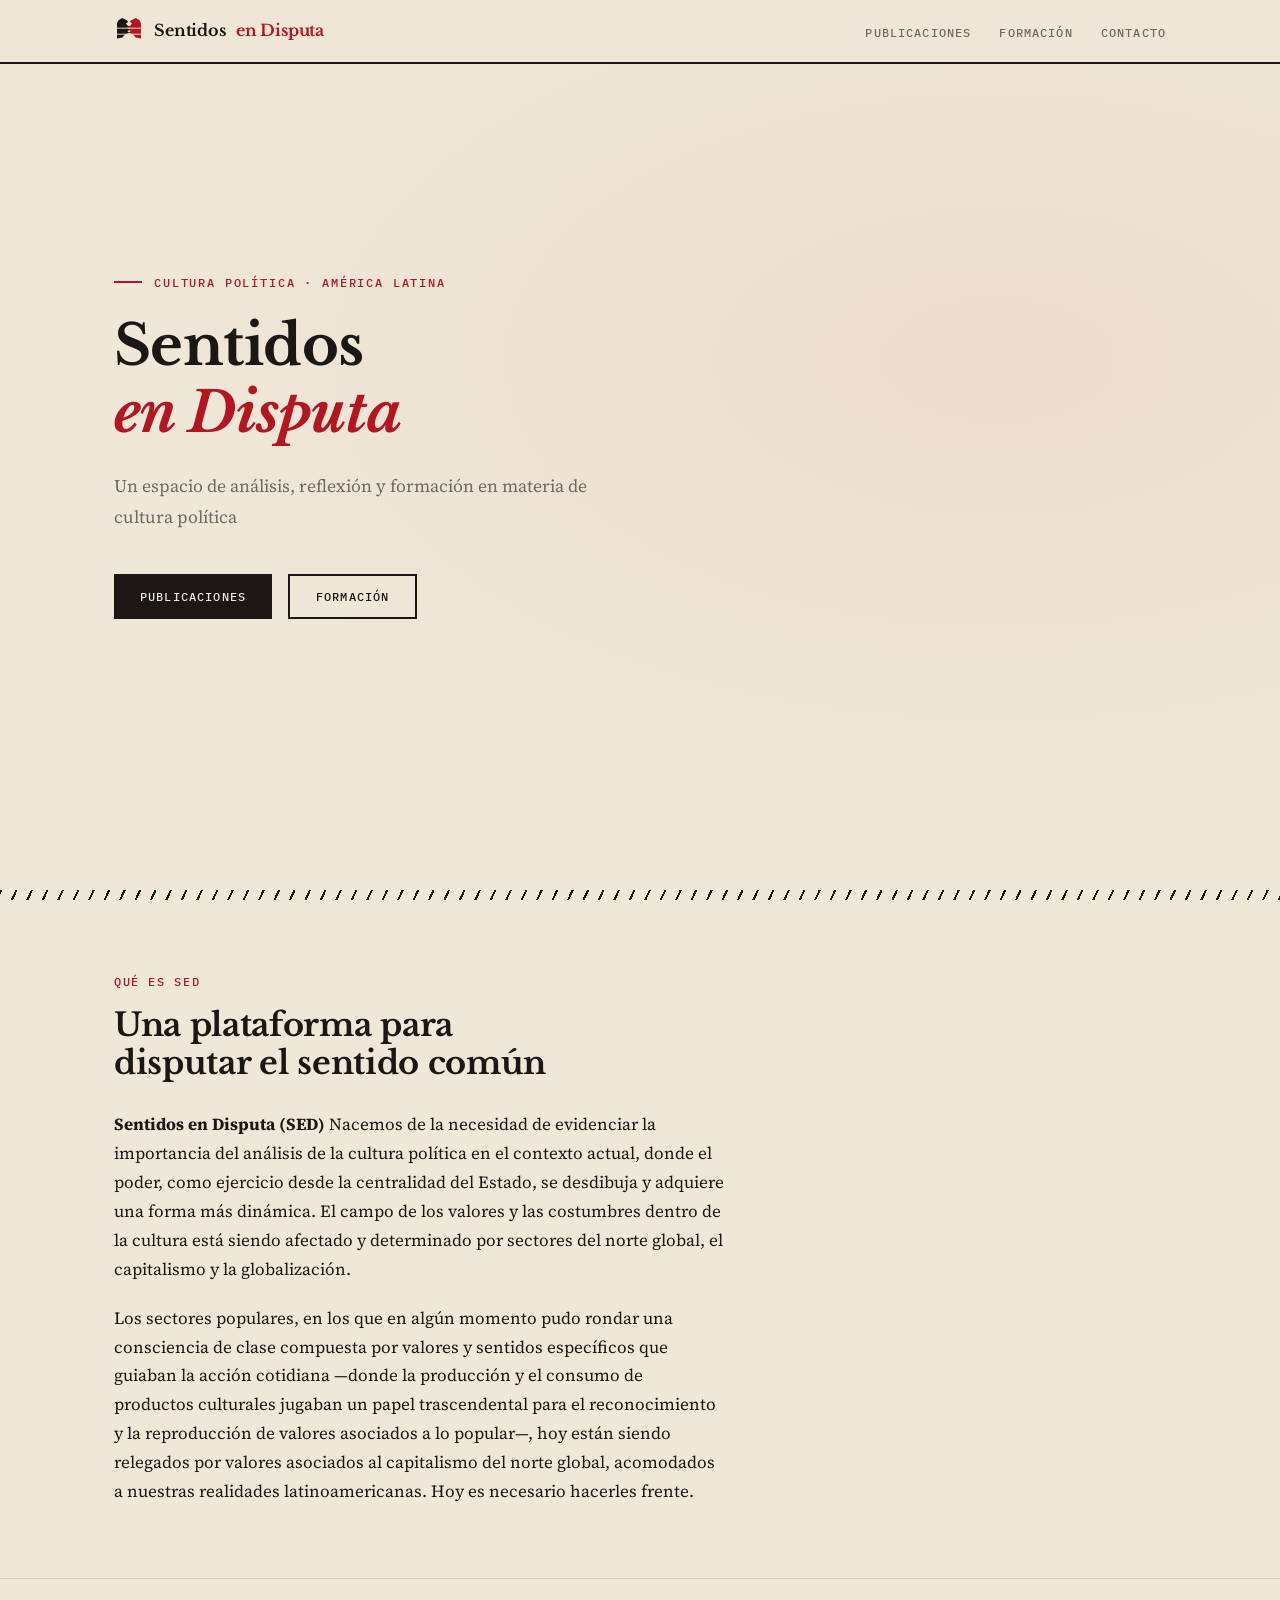
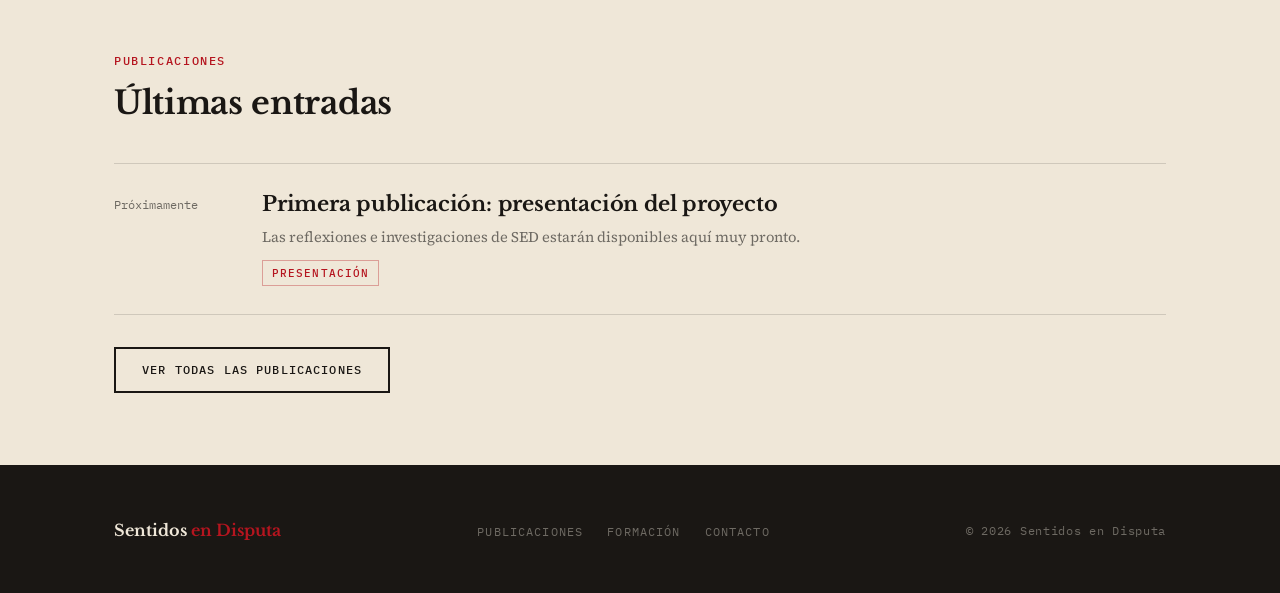
==== index.html @ 9b0b1aa0 "Sitio inicial de Sentidos en Disputa (SED) HTML/CSS/JS estático para Vercel. Paleta rojinegra, tipog" ====
<!DOCTYPE html>
<html lang="es">

<head>
  <meta charset="UTF-8" />
  <meta name="viewport" content="width=device-width, initial-scale=1.0" />
  <title>Sentidos en Disputa</title>
  <meta name="description"
    content="Plataforma híbrida académica-pública que analiza la cultura política en América Latina y el avance cultural de la derecha neoliberal." />
  <link rel="preconnect" href="https://fonts.googleapis.com" />
  <link rel="preconnect" href="https://fonts.gstatic.com" crossorigin />
  <link
    href="https://fonts.googleapis.com/css2?family=Libre+Baskerville:ital,wght@0,400;0,700;1,400&family=Source+Serif+4:ital,wght@0,400;0,600;1,400&family=IBM+Plex+Mono:wght@400;500&display=swap"
    rel="stylesheet" />
  <link rel="stylesheet" href="css/style.css" />
</head>

<body>

  <nav class="site-nav">
    <div class="nav-inner">
      <a href="index.html" class="nav-logo">
        <svg class="nav-logo-icon" viewBox="0 0 200 200" xmlns="http://www.w3.org/2000/svg" aria-hidden="true">
          <defs>
            <path id="nf"
              d="M20,150 L20,52 C24,30 44,14 62,16 L88,30 L94,40 L80,50 L90,64 L120,76 L94,84 L104,94 L88,100 L104,112 L72,124 L56,144 Z" />
          </defs>
          <use href="#nf" fill="#1A1714" />
          <use href="#nf" fill="#B5151F" transform="translate(200,0) scale(-1,1)" />
          <rect x="0" y="78" width="200" height="6" fill="#EFE7D8" />
          <rect x="0" y="118" width="200" height="6" fill="#EFE7D8" />
        </svg>
        Sentidos <span>en Disputa</span>
      </a>
      <ul class="nav-links">
        <li><a href="pages/publicaciones.html">Publicaciones</a></li>
        <li><a href="pages/formacion.html">Formación</a></li>
        <li><a href="pages/contacto.html">Contacto</a></li>
      </ul>
      <button class="nav-toggle" aria-label="Abrir menú" aria-expanded="false">
        <span></span><span></span><span></span>
      </button>
    </div>
  </nav>

  <main>

    <!-- HERO -->
    <section class="hero">
      <div class="container">
        <div class="hero-content">
          <p class="hero-eyebrow">Cultura política · América Latina</p>
          <h1 class="fade-up">
            Sentidos<br /><em>en Disputa</em>
          </h1>
          <p class="hero-description fade-up">
            Un espacio de análisis, reflexión y formación en materia de cultura política
          </p>
          <div class="hero-actions fade-up">
            <a href="pages/publicaciones.html" class="btn btn-primary">Publicaciones</a>
            <a href="pages/formacion.html" class="btn btn-outline">Formación</a>
          </div>
        </div>
      </div>
    </section>

    <!-- PRESENTACIÓN -->
    <section style="border-top: none;">
      <div class="container">
        <span class="section-label">Qué es SED</span>
        <h2 style="margin-bottom: 28px;">Una plataforma para<br />disputar el sentido común</h2>
        <div style="max-width: 72ch; display: flex; flex-direction: column; gap: 20px;">
          <p>
            <strong>Sentidos en Disputa (SED)</strong> Nacemos de la necesidad de evidenciar la importancia del análisis
            de la cultura política en el contexto actual, donde el poder, como ejercicio desde la centralidad del
            Estado, se desdibuja y adquiere una forma más dinámica. El campo de los valores y las costumbres dentro de
            la cultura está siendo afectado y determinado por sectores del norte global, el capitalismo y la
            globalización.
          </p>
          <p>
            Los sectores populares, en los que en algún momento pudo rondar una consciencia de clase compuesta por
            valores y sentidos específicos que guiaban la acción cotidiana —donde la producción y el consumo de
            productos culturales jugaban un papel trascendental para el reconocimiento y la reproducción de valores
            asociados a lo popular—, hoy están siendo relegados por valores asociados al capitalismo del norte global,
            acomodados a nuestras realidades latinoamericanas. Hoy es necesario hacerles frente.
          </p>
        </div>
      </div>
    </section>

    <!-- ÚLTIMAS PUBLICACIONES -->
    <section style="border-top: 1px solid rgba(26,23,20,0.12);">
      <div class="container">
        <span class="section-label">Publicaciones</span>
        <h2>Últimas entradas</h2>
        <div class="post-list">
          <a href="pages/publicaciones.html" style="text-decoration:none; color:inherit;">
            <div class="post-item">
              <span class="post-date">Próximamente</span>
              <div class="post-body">
                <h3>Primera publicación: presentación del proyecto</h3>
                <p>Las reflexiones e investigaciones de SED estarán disponibles aquí muy pronto.</p>
                <div class="post-tags">
                  <span class="tag">Presentación</span>
                </div>
              </div>
            </div>
          </a>
        </div>
        <div style="margin-top: 32px;">
          <a href="pages/publicaciones.html" class="btn btn-outline">Ver todas las publicaciones</a>
        </div>
      </div>
    </section>

  </main>

  <footer class="site-footer">
    <div class="container">
      <div class="footer-inner">
        <span class="footer-logo">Sentidos <span>en Disputa</span></span>
        <ul class="footer-links">
          <li><a href="pages/publicaciones.html">Publicaciones</a></li>
          <li><a href="pages/formacion.html">Formación</a></li>
          <li><a href="pages/contacto.html">Contacto</a></li>
        </ul>
        <p class="footer-copy">&copy; 2026 Sentidos en Disputa</p>
      </div>
    </div>
  </footer>

  <script src="js/main.js"></script>
</body>

</html>
---- css/style.css ----
/* ===========================
   Sentidos en Disputa (SED)
   Sistema gráfico v2 — rojinegro
   =========================== */

:root {
  --negro:      #1A1714;
  --rojo:       #B5151F;
  --papel:      #EFE7D8;
  --gris-ceniza:#6E6A63;
  --oxido:      #B5651D;

  --font-display: 'Libre Baskerville', Georgia, serif;
  --font-body:    'Source Serif 4', Georgia, serif;
  --font-mono:    'IBM Plex Mono', monospace;

  --max-width:  1100px;
  --nav-height: 64px;
  --transition: 0.22s ease;
}

*, *::before, *::after { box-sizing: border-box; margin: 0; padding: 0; }

html { scroll-behavior: smooth; }

body {
  background: var(--papel);
  color: var(--negro);
  font-family: var(--font-body);
  font-size: 17px;
  line-height: 1.7;
  min-height: 100vh;
  display: flex;
  flex-direction: column;
}

a {
  color: var(--oxido);
  text-decoration: none;
  transition: color var(--transition);
}

a:hover { color: var(--rojo); }

img { max-width: 100%; display: block; }

/* ===========================
   TIPOGRAFÍA
   =========================== */

h1, h2, h3, h4 {
  font-family: var(--font-display);
  font-weight: 700;
  letter-spacing: -0.01em;
  line-height: 1.2;
  color: var(--negro);
}

h1 { font-size: clamp(2rem, 5vw, 3.5rem); }
h2 { font-size: clamp(1.4rem, 3vw, 2rem); }
h3 { font-size: clamp(1rem, 2vw, 1.3rem); }

p { color: var(--negro); max-width: 68ch; }

strong { color: var(--negro); }

/* ===========================
   LAYOUT
   =========================== */

.container {
  width: 100%;
  max-width: var(--max-width);
  margin: 0 auto;
  padding: 0 24px;
}

main { flex: 1; }

section { padding: 72px 0; }

.section-label {
  font-family: var(--font-mono);
  font-size: 0.72rem;
  font-weight: 500;
  letter-spacing: 0.14em;
  text-transform: uppercase;
  color: var(--rojo);
  display: block;
  margin-bottom: 14px;
}

.divider {
  width: 48px;
  height: 3px;
  background: var(--negro);
  margin: 20px 0;
}

/* Tajo diagonal — elemento de identidad del manual */
.tajo {
  width: 100%;
  height: 14px;
  background: repeating-linear-gradient(115deg, var(--negro) 0 2px, transparent 2px 14px);
  margin: 56px 0;
}

/* ===========================
   NAVEGACIÓN
   =========================== */

.site-nav {
  position: fixed;
  top: 0; left: 0; right: 0;
  height: var(--nav-height);
  background: rgba(239, 231, 216, 0.96);
  backdrop-filter: blur(10px);
  -webkit-backdrop-filter: blur(10px);
  border-bottom: 2px solid var(--negro);
  z-index: 1000;
  display: flex;
  align-items: center;
}

.nav-inner {
  display: flex;
  align-items: center;
  justify-content: space-between;
  width: 100%;
  max-width: var(--max-width);
  margin: 0 auto;
  padding: 0 24px;
}

.nav-logo {
  font-family: var(--font-display);
  font-weight: 700;
  font-size: 1rem;
  color: var(--negro);
  letter-spacing: -0.01em;
  display: flex;
  align-items: center;
  gap: 10px;
}

.nav-logo span { color: var(--rojo); }

.nav-logo-icon { width: 30px; height: 30px; flex-shrink: 0; }

.nav-links {
  display: flex;
  align-items: center;
  gap: 28px;
  list-style: none;
}

.nav-links a {
  font-family: var(--font-mono);
  font-size: 0.72rem;
  font-weight: 500;
  letter-spacing: 0.1em;
  text-transform: uppercase;
  color: var(--gris-ceniza);
  transition: color var(--transition);
}

.nav-links a:hover,
.nav-links a.active { color: var(--negro); }

.nav-toggle {
  display: none;
  background: none;
  border: none;
  cursor: pointer;
  flex-direction: column;
  gap: 5px;
  padding: 4px;
}

.nav-toggle span {
  display: block;
  width: 24px;
  height: 2px;
  background: var(--negro);
  transition: all var(--transition);
}

/* ===========================
   HERO
   =========================== */

.hero {
  min-height: 100vh;
  display: flex;
  align-items: center;
  padding-top: var(--nav-height);
  position: relative;
  overflow: hidden;
}

.hero::before {
  content: '';
  position: absolute;
  inset: 0;
  background: radial-gradient(ellipse at 78% 40%, rgba(181,21,31,0.05) 0%, transparent 60%);
  pointer-events: none;
}

.hero::after {
  content: '';
  position: absolute;
  bottom: 0; left: 0; right: 0;
  height: 10px;
  background: repeating-linear-gradient(115deg, var(--negro) 0 2px, transparent 2px 14px);
}

.hero-content { max-width: 680px; }

.hero-eyebrow {
  font-family: var(--font-mono);
  font-size: 0.72rem;
  font-weight: 500;
  letter-spacing: 0.16em;
  text-transform: uppercase;
  color: var(--rojo);
  margin-bottom: 20px;
  display: flex;
  align-items: center;
  gap: 12px;
}

.hero-eyebrow::before {
  content: '';
  display: inline-block;
  width: 28px;
  height: 2px;
  background: var(--rojo);
}

.hero h1 { margin-bottom: 24px; }

.hero h1 em { font-style: italic; color: var(--rojo); }

.hero-description {
  font-family: var(--font-body);
  font-size: 1.1rem;
  line-height: 1.8;
  color: var(--gris-ceniza);
  margin-bottom: 40px;
  max-width: 54ch;
}

.hero-actions { display: flex; gap: 16px; flex-wrap: wrap; }

/* ===========================
   BOTONES
   =========================== */

.btn {
  display: inline-flex;
  align-items: center;
  gap: 8px;
  padding: 11px 26px;
  font-family: var(--font-mono);
  font-size: 0.72rem;
  font-weight: 500;
  letter-spacing: 0.1em;
  text-transform: uppercase;
  border: none;
  cursor: pointer;
  transition: all var(--transition);
  text-decoration: none;
}

.btn-primary { background: var(--negro); color: var(--papel); }
.btn-primary:hover { background: var(--rojo); color: var(--papel); }

.btn-outline { background: transparent; color: var(--negro); border: 2px solid var(--negro); }
.btn-outline:hover { border-color: var(--rojo); color: var(--rojo); }

/* ===========================
   CARDS
   =========================== */

.card-grid {
  display: grid;
  grid-template-columns: repeat(auto-fill, minmax(280px, 1fr));
  gap: 20px;
  margin-top: 40px;
}

.card {
  background: #fff;
  border: 1px solid rgba(26,23,20,0.12);
  border-top: 3px solid var(--negro);
  padding: 28px;
  transition: border-top-color var(--transition), transform var(--transition);
  display: flex;
  flex-direction: column;
}

.card:hover { border-top-color: var(--rojo); transform: translateY(-2px); }

.card-tag {
  font-family: var(--font-mono);
  font-size: 0.68rem;
  font-weight: 500;
  letter-spacing: 0.14em;
  text-transform: uppercase;
  color: var(--rojo);
  margin-bottom: 14px;
}

.card h3 { font-size: 1.05rem; margin-bottom: 10px; }

.card p { font-size: 0.9rem; color: var(--gris-ceniza); flex: 1; }

.card-link {
  display: inline-flex;
  align-items: center;
  gap: 6px;
  font-family: var(--font-mono);
  font-size: 0.72rem;
  font-weight: 500;
  letter-spacing: 0.1em;
  text-transform: uppercase;
  color: var(--oxido);
  margin-top: 20px;
}

.card-link::after { content: '→'; transition: transform var(--transition); }
.card:hover .card-link::after { transform: translateX(4px); }

/* ===========================
   PAGE HEADER
   =========================== */

.page-header {
  padding-top: calc(var(--nav-height) + 72px);
  padding-bottom: 56px;
  border-bottom: 2px solid var(--negro);
}

.page-header h1 { margin-bottom: 14px; }

.page-header p { font-size: 1.05rem; color: var(--gris-ceniza); max-width: 58ch; }

/* ===========================
   BLOG
   =========================== */

.post-list { margin-top: 40px; }

.post-item {
  display: grid;
  grid-template-columns: 120px 1fr;
  gap: 28px;
  padding: 28px 0;
  border-bottom: 1px solid rgba(26,23,20,0.15);
  align-items: start;
}

.post-item:first-child { border-top: 1px solid rgba(26,23,20,0.15); }

.post-date {
  font-family: var(--font-mono);
  font-size: 0.72rem;
  color: var(--gris-ceniza);
  padding-top: 3px;
}

.post-body h3 { margin-bottom: 8px; transition: color var(--transition); }
.post-item:hover .post-body h3 { color: var(--rojo); }

.post-body p { font-size: 0.92rem; color: var(--gris-ceniza); }

.post-tags { display: flex; gap: 8px; flex-wrap: wrap; margin-top: 10px; }

.tag {
  font-family: var(--font-mono);
  font-size: 0.68rem;
  font-weight: 500;
  letter-spacing: 0.1em;
  text-transform: uppercase;
  color: var(--rojo);
  border: 1px solid rgba(181,21,31,0.35);
  padding: 3px 9px;
  background: transparent;
}

/* ===========================
   SOBRE MÍ
   =========================== */

.about-grid {
  display: grid;
  grid-template-columns: 1fr 2fr;
  gap: 56px;
  align-items: start;
  margin-top: 56px;
}

.about-photo {
  aspect-ratio: 3/4;
  background: rgba(26,23,20,0.06);
  border: 1px solid rgba(26,23,20,0.15);
  display: flex;
  align-items: center;
  justify-content: center;
  color: var(--gris-ceniza);
  font-family: var(--font-mono);
  font-size: 0.72rem;
  letter-spacing: 0.1em;
  text-transform: uppercase;
  overflow: hidden;
}

.about-photo img { width: 100%; height: 100%; object-fit: cover; }

.about-text h2 { margin-bottom: 20px; }
.about-text p + p { margin-top: 16px; }
.about-links { display: flex; flex-wrap: wrap; gap: 12px; margin-top: 28px; }

/* ===========================
   MULTIMEDIA
   =========================== */

.media-grid {
  display: grid;
  grid-template-columns: repeat(auto-fill, minmax(300px, 1fr));
  gap: 20px;
  margin-top: 40px;
}

.media-item {
  background: #fff;
  border: 1px solid rgba(26,23,20,0.12);
  border-top: 3px solid var(--negro);
  overflow: hidden;
  transition: border-top-color var(--transition);
}

.media-item:hover { border-top-color: var(--rojo); }

.media-thumb {
  aspect-ratio: 16/9;
  background: rgba(26,23,20,0.06);
  display: flex;
  align-items: center;
  justify-content: center;
  position: relative;
  overflow: hidden;
}

.media-thumb iframe { width: 100%; height: 100%; border: none; }

.media-play {
  width: 52px;
  height: 52px;
  border-radius: 50%;
  background: rgba(239,231,216,0.92);
  border: 2px solid var(--negro);
  display: flex;
  align-items: center;
  justify-content: center;
  transition: all var(--transition);
}

.media-play svg { width: 18px; height: 18px; fill: var(--negro); margin-left: 3px; }
.media-item:hover .media-play { background: var(--negro); }
.media-item:hover .media-play svg { fill: var(--papel); }

.media-info { padding: 18px 22px; }
.media-info h3 { font-size: 0.95rem; margin-bottom: 5px; }
.media-info p { font-size: 0.85rem; color: var(--gris-ceniza); }

/* ===========================
   CONTACTO
   =========================== */

.contact-grid {
  display: grid;
  grid-template-columns: 1fr 1fr;
  gap: 56px;
  margin-top: 56px;
  align-items: start;
}

.contact-info p { color: var(--gris-ceniza); margin-bottom: 28px; }

.contact-detail { display: flex; flex-direction: column; gap: 14px; }

.contact-detail a {
  display: flex;
  align-items: center;
  gap: 12px;
  color: var(--gris-ceniza);
  font-size: 0.9rem;
  transition: color var(--transition);
}

.contact-detail a:hover { color: var(--rojo); }

.contact-icon {
  width: 34px;
  height: 34px;
  border: 1px solid rgba(26,23,20,0.2);
  display: flex;
  align-items: center;
  justify-content: center;
  flex-shrink: 0;
  font-family: var(--font-mono);
  font-size: 0.72rem;
}

form { display: flex; flex-direction: column; gap: 18px; }

.form-group { display: flex; flex-direction: column; gap: 7px; }

label {
  font-family: var(--font-mono);
  font-size: 0.72rem;
  font-weight: 500;
  letter-spacing: 0.1em;
  text-transform: uppercase;
  color: var(--gris-ceniza);
}

input, textarea, select {
  background: #fff;
  border: 1px solid rgba(26,23,20,0.2);
  border-bottom: 2px solid var(--negro);
  color: var(--negro);
  font-family: var(--font-body);
  font-size: 0.95rem;
  padding: 10px 14px;
  width: 100%;
  outline: none;
  transition: border-bottom-color var(--transition);
  -webkit-appearance: none;
}

input:focus, textarea:focus, select:focus { border-bottom-color: var(--rojo); }

textarea { min-height: 130px; resize: vertical; }

/* ===========================
   FOOTER
   =========================== */

.site-footer {
  background: var(--negro);
  border-top: 3px solid var(--negro);
  padding: 48px 0;
  margin-top: auto;
}

.footer-inner {
  display: flex;
  align-items: center;
  justify-content: space-between;
  flex-wrap: wrap;
  gap: 16px;
}

.footer-logo {
  font-family: var(--font-display);
  font-size: 1rem;
  color: var(--papel);
  font-weight: 700;
}

.footer-logo span { color: var(--rojo); }

.footer-copy {
  font-family: var(--font-mono);
  font-size: 0.72rem;
  color: var(--gris-ceniza);
  letter-spacing: 0.06em;
}

.footer-links { display: flex; gap: 24px; list-style: none; }

.footer-links a {
  font-family: var(--font-mono);
  font-size: 0.72rem;
  letter-spacing: 0.1em;
  text-transform: uppercase;
  color: var(--gris-ceniza);
  transition: color var(--transition);
}

.footer-links a:hover { color: var(--papel); }

/* ===========================
   LÍNEAS DE TRABAJO
   =========================== */

.lineas-grid { display: flex; flex-direction: column; margin-top: 40px; }

.linea-item {
  display: grid;
  grid-template-columns: 64px 1fr;
  gap: 28px;
  padding: 36px 0;
  border-bottom: 1px solid rgba(26,23,20,0.15);
  align-items: start;
}

.linea-item:first-child { border-top: 1px solid rgba(26,23,20,0.15); }

.linea-number {
  font-family: var(--font-display);
  font-size: 2.5rem;
  font-weight: 700;
  color: rgba(26,23,20,0.12);
  line-height: 1;
  padding-top: 2px;
  transition: color var(--transition);
}

.linea-item:hover .linea-number { color: var(--rojo); }

.linea-content h3 { margin-bottom: 10px; font-size: 1.15rem; }

.linea-content p { font-size: 0.92rem; color: var(--gris-ceniza); max-width: 60ch; }

.linea-keywords { display: flex; gap: 8px; flex-wrap: wrap; margin-top: 14px; }

/* ===========================
   PROYECTO
   =========================== */

.proyecto-body {
  display: grid;
  grid-template-columns: 2fr 1fr;
  gap: 56px;
  margin-top: 56px;
  align-items: start;
}

.proyecto-text p + p { margin-top: 18px; }
.proyecto-text h2 { margin-top: 40px; margin-bottom: 14px; }

.proyecto-sidebar { position: sticky; top: calc(var(--nav-height) + 28px); }

.sidebar-box {
  background: #fff;
  border: 1px solid rgba(26,23,20,0.12);
  border-top: 3px solid var(--negro);
  padding: 24px;
}

.sidebar-box h4 {
  font-family: var(--font-mono);
  font-size: 0.68rem;
  font-weight: 500;
  letter-spacing: 0.14em;
  text-transform: uppercase;
  color: var(--rojo);
  margin-bottom: 14px;
}

.sidebar-box ul { list-style: none; display: flex; flex-direction: column; gap: 9px; }

.sidebar-box li {
  font-size: 0.88rem;
  color: var(--gris-ceniza);
  display: flex;
  align-items: flex-start;
  gap: 8px;
  font-family: var(--font-body);
}

.sidebar-box li::before { content: '·'; color: var(--rojo); flex-shrink: 0; line-height: 1.7; }

/* ===========================
   ANIMACIONES
   =========================== */

@keyframes fadeUp {
  from { opacity: 0; transform: translateY(16px); }
  to   { opacity: 1; transform: translateY(0); }
}

.fade-up {
  opacity: 0;
  animation: fadeUp 0.55s ease forwards;
}

.fade-up:nth-child(2) { animation-delay: 0.1s; }
.fade-up:nth-child(3) { animation-delay: 0.2s; }
.fade-up:nth-child(4) { animation-delay: 0.3s; }

/* ===========================
   RESPONSIVE
   =========================== */

@media (max-width: 768px) {
  .nav-links {
    position: fixed;
    top: var(--nav-height);
    left: 0; right: 0;
    background: var(--papel);
    border-bottom: 2px solid var(--negro);
    flex-direction: column;
    align-items: flex-start;
    gap: 0;
    padding: 12px 0;
    transform: translateY(-110%);
    opacity: 0;
    transition: transform var(--transition), opacity var(--transition);
    pointer-events: none;
  }

  .nav-links.is-open { transform: translateY(0); opacity: 1; pointer-events: all; }
  .nav-links li { width: 100%; }
  .nav-links a { display: block; padding: 12px 24px; font-size: 0.8rem; }
  .nav-toggle { display: flex; }

  .about-grid { grid-template-columns: 1fr; gap: 28px; }
  .about-photo { aspect-ratio: 1/1; max-width: 260px; }
  .contact-grid { grid-template-columns: 1fr; gap: 36px; }
  .proyecto-body { grid-template-columns: 1fr; }
  .proyecto-sidebar { position: static; }
  .post-item { grid-template-columns: 1fr; gap: 6px; }
  .linea-item { grid-template-columns: 1fr; gap: 6px; }
  .linea-number { font-size: 1.4rem; }
  .footer-inner { flex-direction: column; align-items: flex-start; }
  section { padding: 48px 0; }
}

@media (max-width: 480px) {
  .hero-actions { flex-direction: column; }
  .btn { justify-content: center; }
}
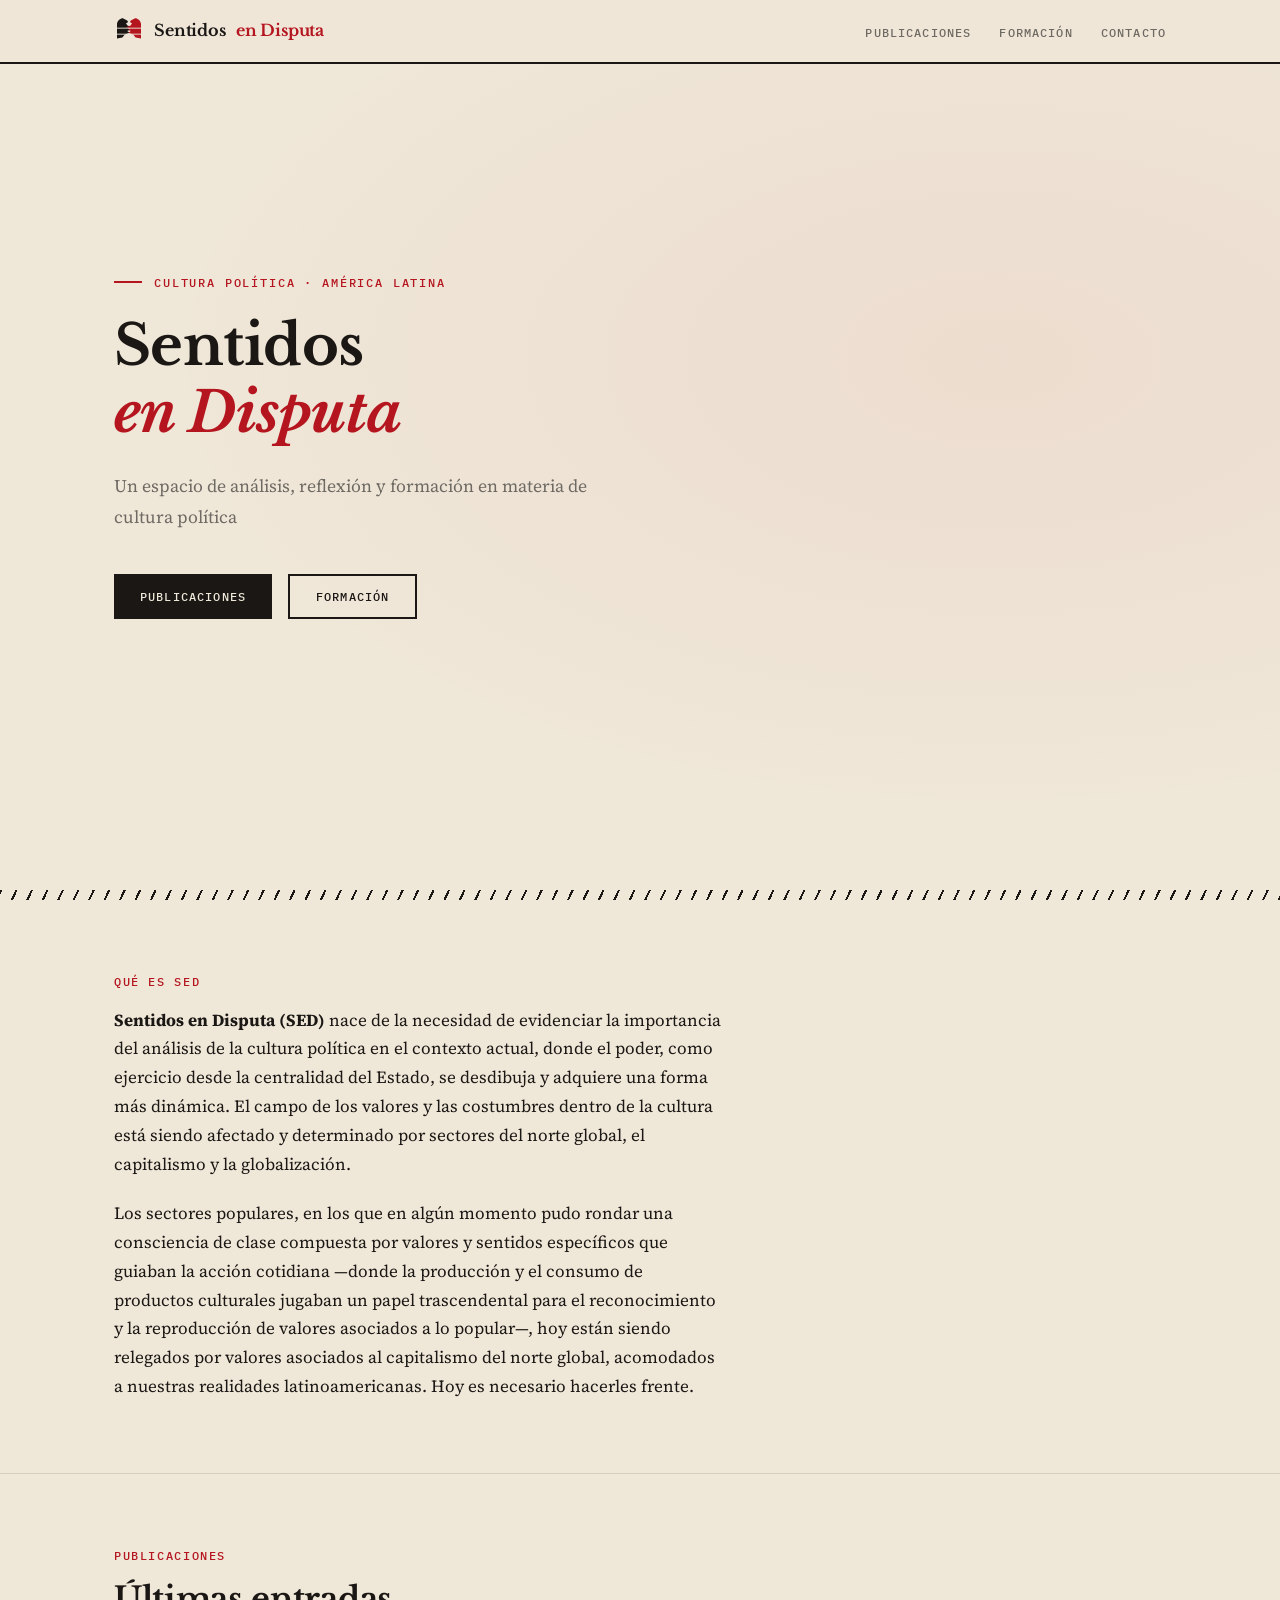
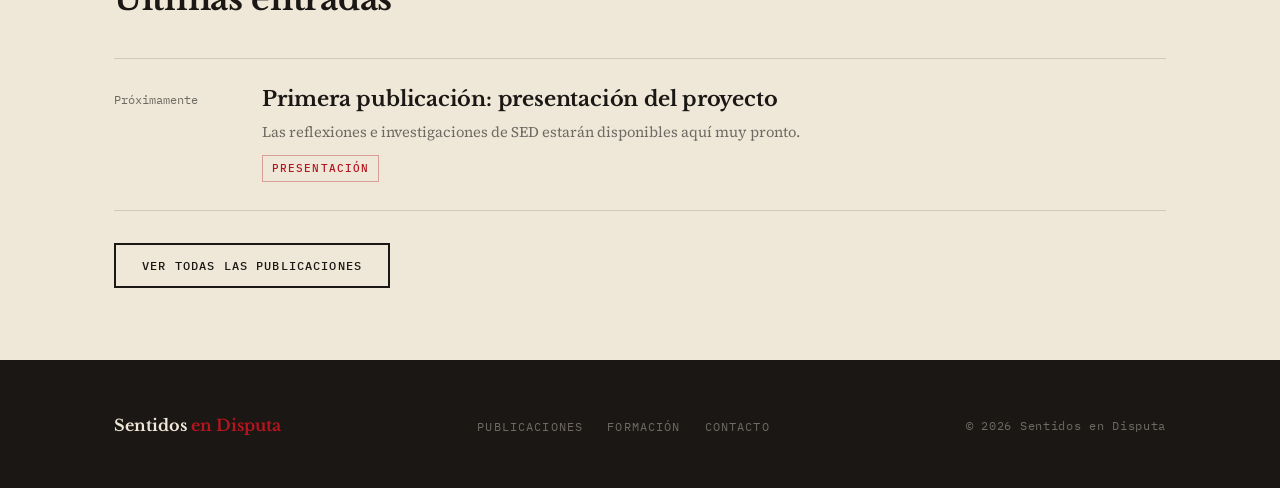
==== commit c6358493: "Actualiza index con última publicación dinámica de publicaciones" ====
--- a/index.html
+++ b/index.html
@@ -68,10 +68,9 @@
     <section style="border-top: none;">
       <div class="container">
         <span class="section-label">Qué es SED</span>
-        <h2 style="margin-bottom: 28px;">Una plataforma para<br />disputar el sentido común</h2>
         <div style="max-width: 72ch; display: flex; flex-direction: column; gap: 20px;">
           <p>
-            <strong>Sentidos en Disputa (SED)</strong> Nacemos de la necesidad de evidenciar la importancia del análisis
+            <strong>Sentidos en Disputa (SED)</strong> nace de la necesidad de evidenciar la importancia del análisis
             de la cultura política en el contexto actual, donde el poder, como ejercicio desde la centralidad del
             Estado, se desdibuja y adquiere una forma más dinámica. El campo de los valores y las costumbres dentro de
             la cultura está siendo afectado y determinado por sectores del norte global, el capitalismo y la
@@ -93,19 +92,17 @@
       <div class="container">
         <span class="section-label">Publicaciones</span>
         <h2>Últimas entradas</h2>
-        <div class="post-list">
-          <a href="pages/publicaciones.html" style="text-decoration:none; color:inherit;">
-            <div class="post-item">
-              <span class="post-date">Próximamente</span>
-              <div class="post-body">
-                <h3>Primera publicación: presentación del proyecto</h3>
-                <p>Las reflexiones e investigaciones de SED estarán disponibles aquí muy pronto.</p>
-                <div class="post-tags">
-                  <span class="tag">Presentación</span>
-                </div>
+        <div class="post-list" id="home-post-list">
+          <article class="post-item">
+            <span class="post-date">Próximamente</span>
+            <div class="post-body">
+              <h3>Primera publicación: presentación del proyecto</h3>
+              <p>Las reflexiones e investigaciones de SED estarán disponibles aquí muy pronto.</p>
+              <div class="post-tags">
+                <span class="tag">Presentación</span>
               </div>
             </div>
-          </a>
+          </article>
         </div>
         <div style="margin-top: 32px;">
           <a href="pages/publicaciones.html" class="btn btn-outline">Ver todas las publicaciones</a>
@@ -130,6 +127,90 @@
   </footer>
 
   <script src="js/main.js"></script>
+  <script>
+    (function() {
+      var container = document.getElementById('home-post-list');
+      if (!container) return;
+
+      function formatDate(str) {
+        if (!str) return '';
+        var d = new Date(str);
+        if (isNaN(d)) return '';
+        return d.toLocaleDateString('es-ES', {
+          year: 'numeric', month: 'long', day: 'numeric'
+        });
+      }
+
+      function stripHtml(html) {
+        var div = document.createElement('div');
+        div.innerHTML = html;
+        return (div.textContent || div.innerText || '').replace(/\s+/g, ' ').trim();
+      }
+
+      function excerpt(text, max) {
+        if (text.length <= max) return text;
+        return text.slice(0, max).replace(/\s\S*$/, '') + '…';
+      }
+
+      function escapeHtml(s) {
+        return s
+          .replace(/&/g, '&amp;')
+          .replace(/</g, '&lt;')
+          .replace(/>/g, '&gt;')
+          .replace(/"/g, '&quot;');
+      }
+
+      function renderItem(item) {
+        var titleEls = item.getElementsByTagName('title');
+        var title = titleEls.length ? titleEls[0].textContent.trim() : 'Sin título';
+        var linkEls = item.getElementsByTagName('link');
+        var link = linkEls.length ? linkEls[0].textContent.trim() : '';
+        if (!link) {
+          var guidEls = item.getElementsByTagName('guid');
+          link = guidEls.length ? guidEls[0].textContent.trim() : '#';
+        }
+        var dateEls = item.getElementsByTagName('pubDate');
+        var pubDate = dateEls.length ? dateEls[0].textContent.trim() : '';
+        var contentEls = item.getElementsByTagNameNS('http://purl.org/rss/1.0/modules/content/', 'encoded');
+        var descEls = item.getElementsByTagName('description');
+        var rawHtml = (contentEls.length && contentEls[0].textContent.trim())
+          ? contentEls[0].textContent.trim()
+          : (descEls.length ? descEls[0].textContent.trim() : '');
+        var desc = rawHtml ? excerpt(stripHtml(rawHtml), 220) : '';
+
+        container.innerHTML =
+          '<article class="post-item">' +
+          '<span class="post-date">' + escapeHtml(formatDate(pubDate)) + '</span>' +
+          '<div class="post-body">' +
+          '<h3><a href="' + escapeHtml(link) + '" target="_blank" rel="noopener">' +
+          escapeHtml(title) + '</a></h3>' +
+          (desc ? '<p>' + escapeHtml(desc) + '</p>' : '') +
+          '</div>' +
+          '</article>';
+      }
+
+      function fetchXml() {
+        return fetch('/api/feed')
+          .then(function(r) { if (!r.ok) throw new Error('proxy-' + r.status); return r.text(); })
+          .catch(function() {
+            return fetch('https://sentidosendisputa.substack.com/feed')
+              .then(function(r) { if (!r.ok) throw new Error('direct-' + r.status); return r.text(); });
+          });
+      }
+
+      fetchXml()
+        .then(function(xml) {
+          var parser = new DOMParser();
+          var doc = parser.parseFromString(xml, 'application/xml');
+          if (doc.querySelector('parsererror')) throw new Error('XML inválido');
+          var items = Array.from(doc.getElementsByTagName('item'));
+          if (items.length) renderItem(items[0]);
+        })
+        .catch(function(err) {
+          console.error('[SED/index]', err);
+        });
+    })();
+  </script>
 </body>
 
 </html>
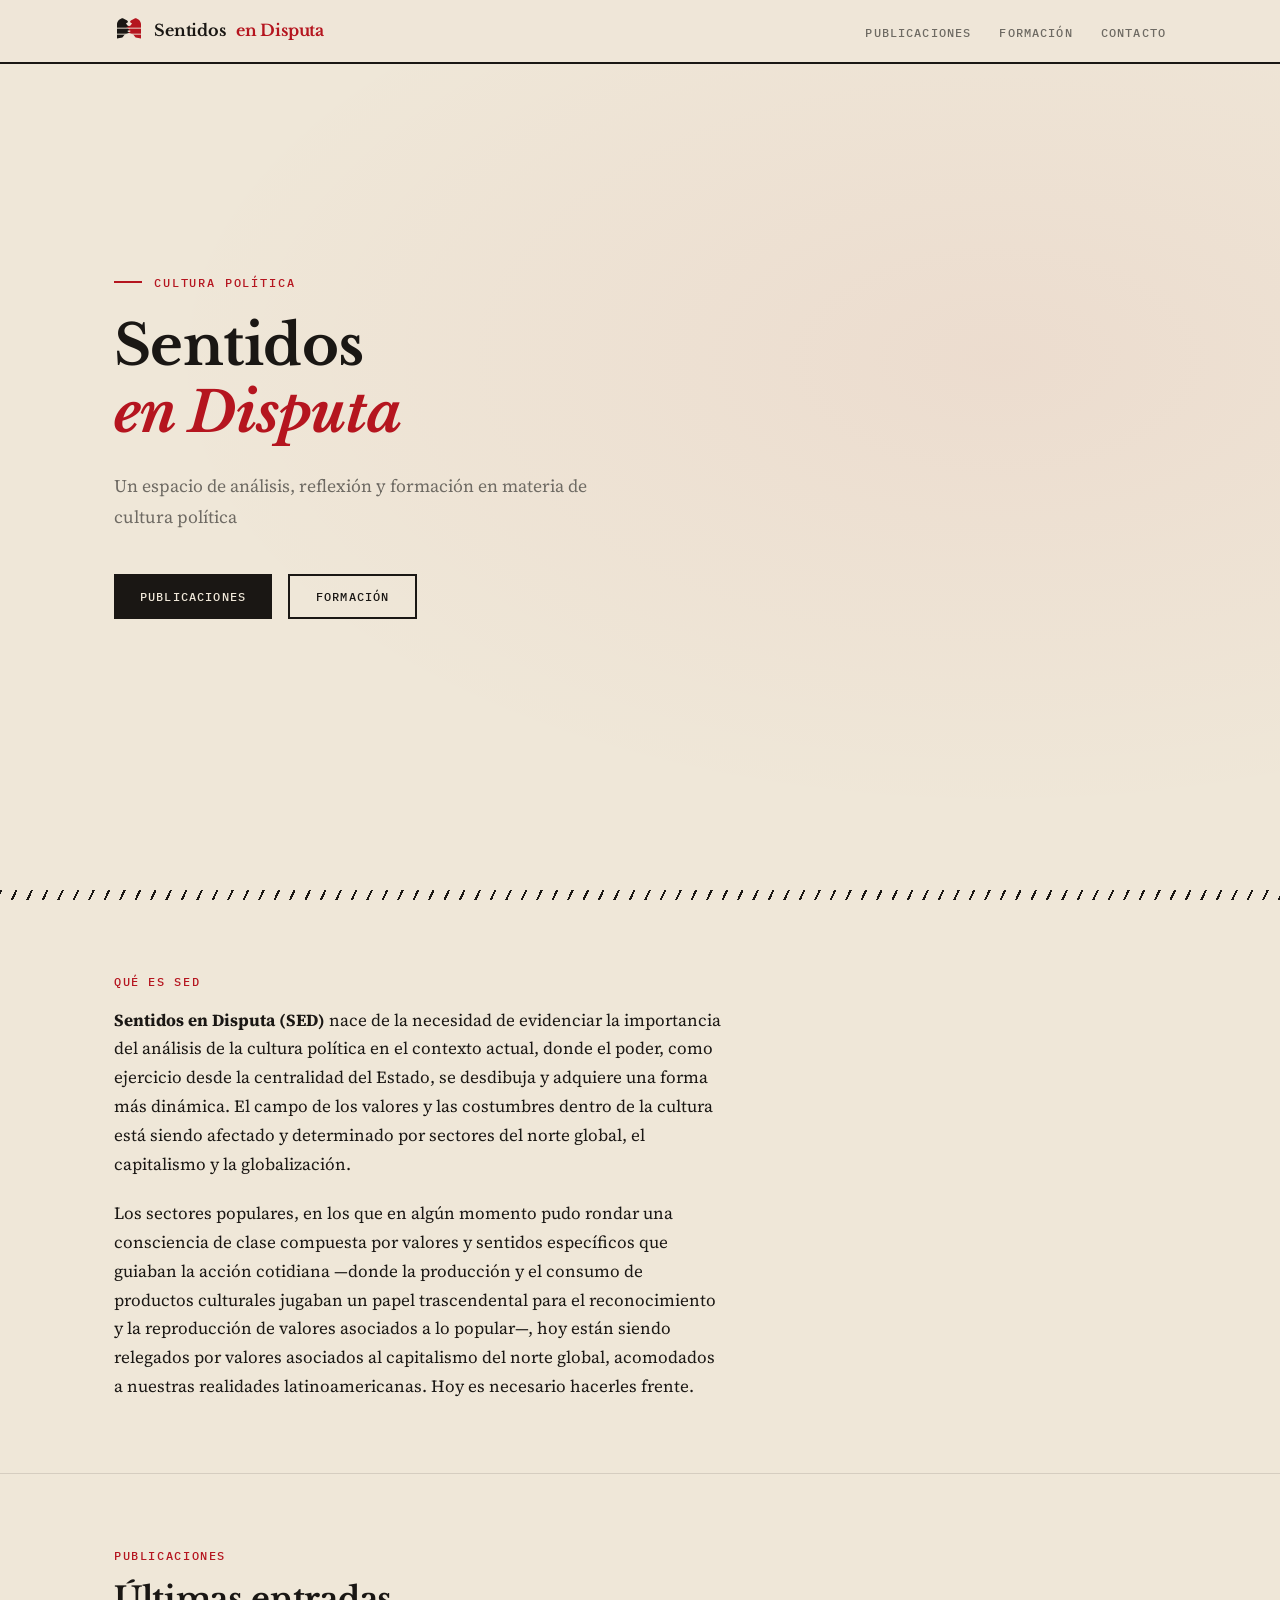
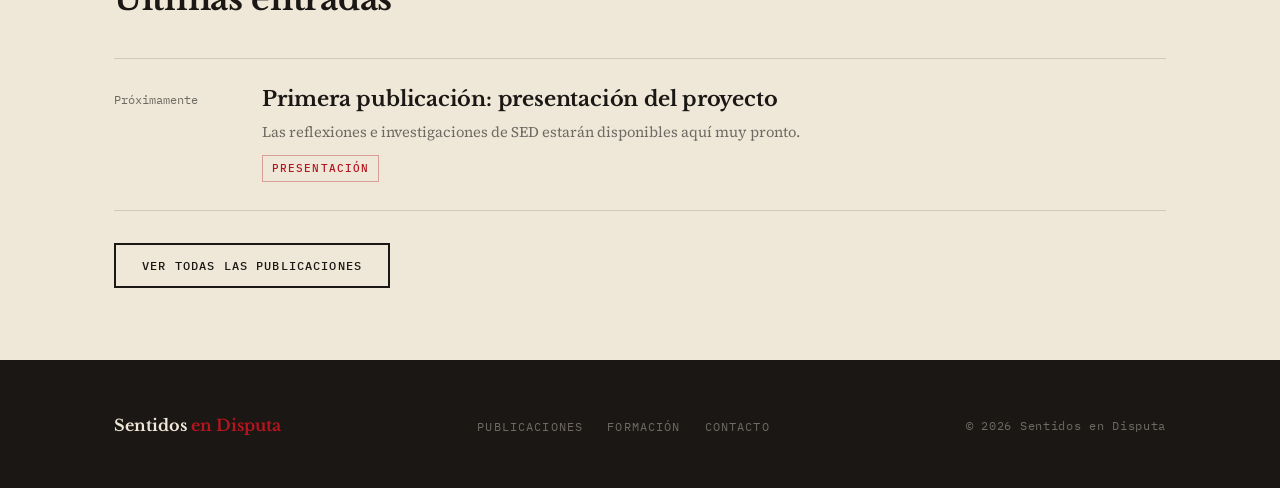
==== commit caf7306e: "Reaplica actualización de última publicación en index" ====
--- a/index.html
+++ b/index.html
@@ -49,7 +49,7 @@
     <section class="hero">
       <div class="container">
         <div class="hero-content">
-          <p class="hero-eyebrow">Cultura política · América Latina</p>
+          <p class="hero-eyebrow">Cultura política</p>
           <h1 class="fade-up">
             Sentidos<br /><em>en Disputa</em>
           </h1>
